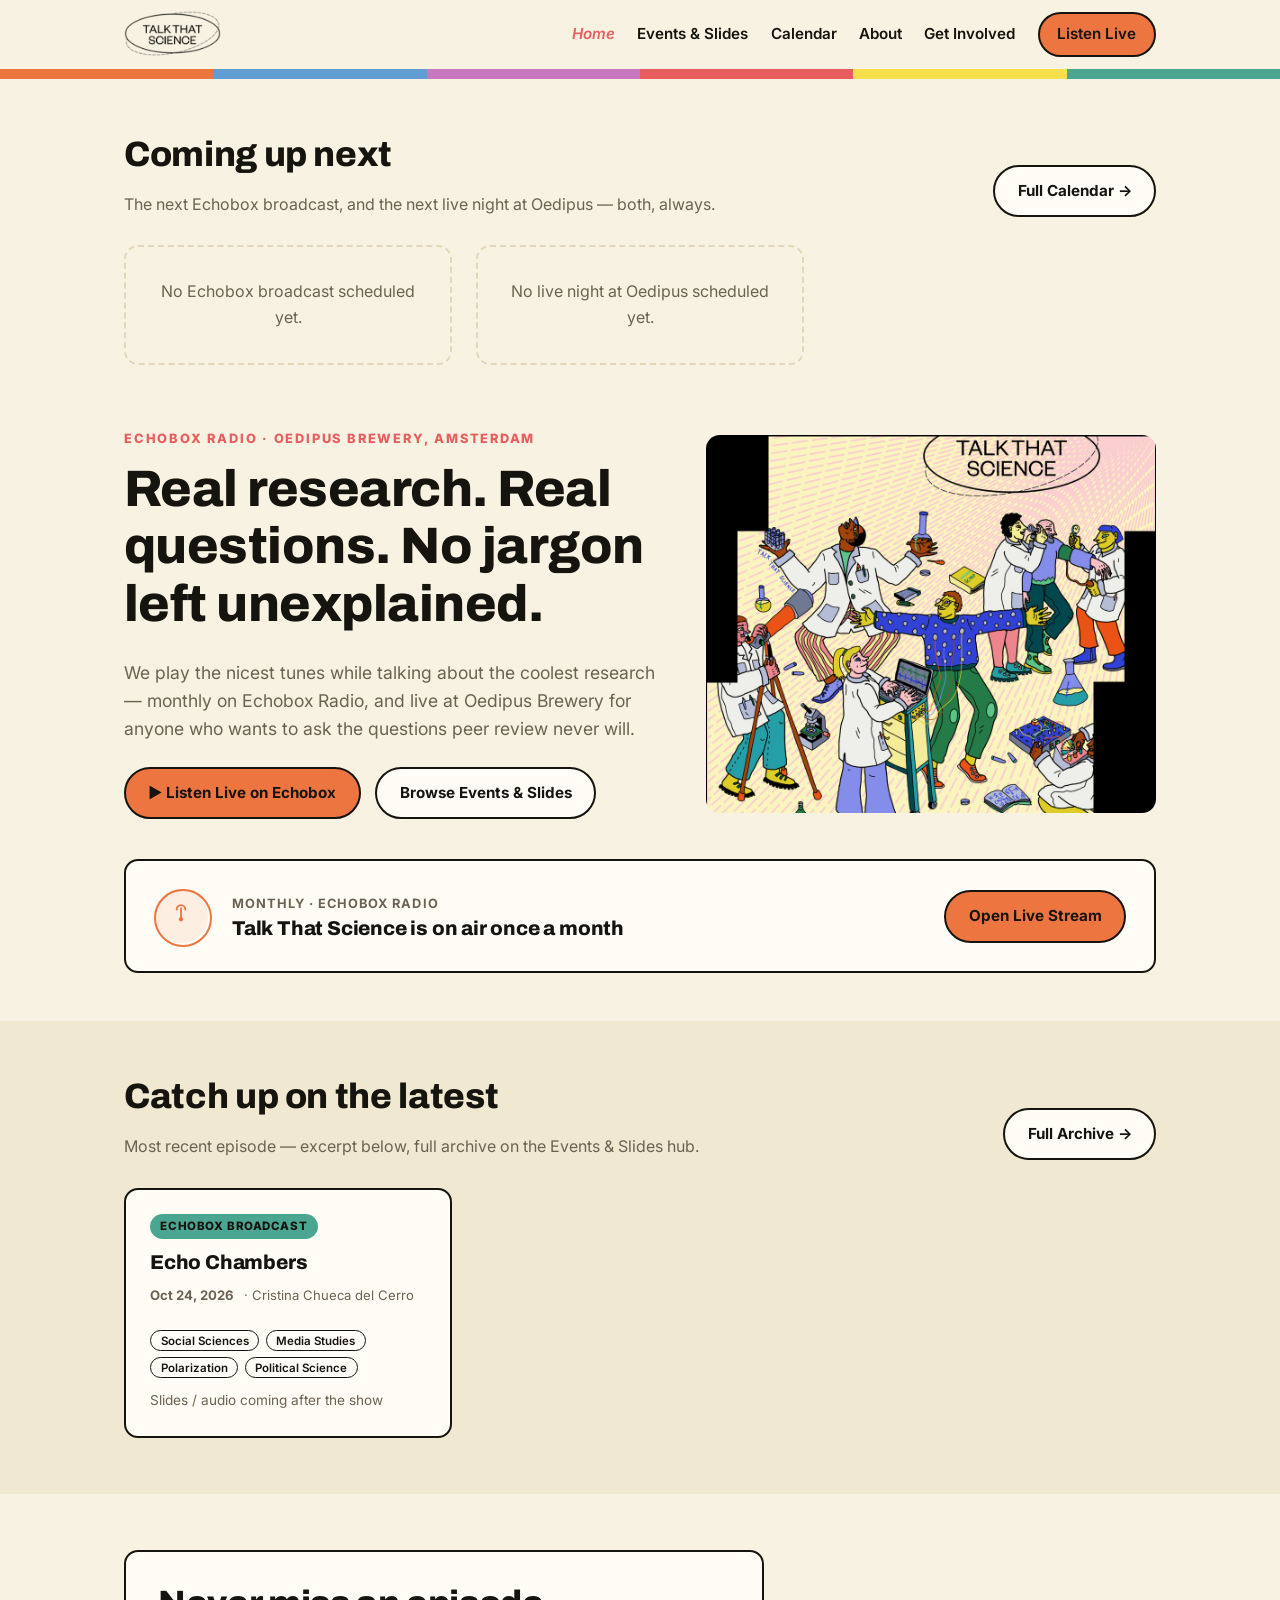
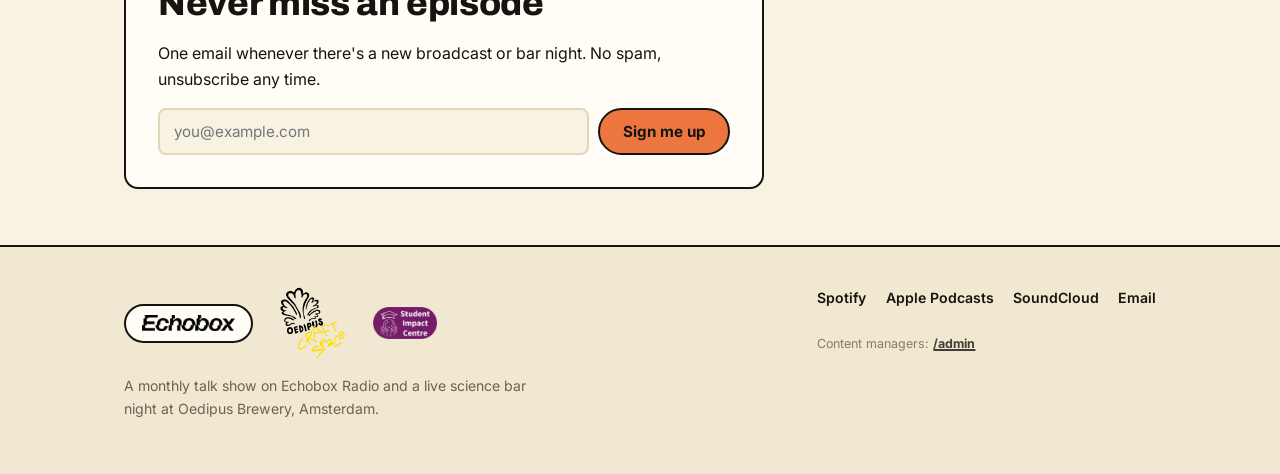
==== index.html @ 1d96d2b1 "Move 'Coming up next' above the hero, show both event types always - Relocate the 'Coming up next' s" ====
<!DOCTYPE html>
<html lang="en">
<head>
<meta charset="UTF-8" />
<meta name="viewport" content="width=device-width, initial-scale=1" />
<title>Talk That Science — Echobox Radio &amp; Live Science Bar Talks</title>
<meta name="description" content="Talk That Science: a monthly talk show on Echobox Radio and a live science bar night at Oedipus Brewery. Listen live, browse the archive, and catch up on past events." />
<link rel="preconnect" href="https://fonts.googleapis.com" />
<link rel="preconnect" href="https://fonts.gstatic.com" crossorigin />
<link href="https://fonts.googleapis.com/css2?family=Archivo:wght@600;700;800;900&family=Inter:wght@400;500;600&display=swap" rel="stylesheet" />
<link rel="icon" type="image/png" href="assets/img/logo.png" />
<link rel="stylesheet" href="assets/css/style.css?v=7" />
</head>
<body>
<a class="skip-link" href="#main">Skip to content</a>

<header class="site-header">
  <div class="container">
    <a class="brand" href="index.html">
      <img src="assets/img/banner_logo.png" alt="Talk That Science" />
    </a>
    <nav class="main-nav" aria-label="Primary">
      <a href="index.html" aria-current="page">Home</a>
      <a href="events.html">Events &amp; Slides</a>
      <a href="calendar.html">Calendar</a>
      <a href="about.html">About</a>
      <a href="get-involved.html">Get Involved</a>
      <a class="btn btn-primary" href="https://www.echobox.radio/" target="_blank" rel="noopener" style="padding:0.5rem 1.1rem;">Listen Live</a>
    </nav>
    <button class="nav-toggle" aria-label="Toggle navigation" aria-expanded="false">☰</button>
  </div>
  <div class="rainbow-bar"><span></span><span></span><span></span><span></span><span></span><span></span></div>
</header>

<main id="main">

  <section class="section" style="padding-bottom:1rem;">
    <div class="container">
      <div class="section-head">
        <div>
          <h2>Coming up next</h2>
          <p>The next Echobox broadcast, and the next live night at Oedipus — both, always.</p>
        </div>
        <a class="btn btn-secondary" href="calendar.html">Full Calendar →</a>
      </div>
      <div class="grid" id="next-events-teaser">
        <div class="empty-state">Loading…</div>
      </div>
    </div>
  </section>

  <section class="hero">
    <div class="container hero-split">
      <div>
        <div class="eyebrow">Echobox Radio &middot; Oedipus Brewery, Amsterdam</div>
        <h1>Real research. Real questions. No jargon left unexplained.</h1>
        <p class="hero-lede">We play the nicest tunes while talking about the coolest research — monthly on Echobox Radio, and live at Oedipus Brewery for anyone who wants to ask the questions peer review never will.</p>
        <div class="hero-actions">
          <a class="btn btn-primary" href="https://www.echobox.radio/" target="_blank" rel="noopener">▶ Listen Live on Echobox</a>
          <a class="btn btn-secondary" href="events.html">Browse Events &amp; Slides</a>
        </div>
      </div>
      <img class="hero-illustration" src="assets/img/hero-illustration.png" alt="Illustration of scientists in lab coats playing with radio and lab equipment, in the Talk That Science style" />
    </div>

    <div class="container">
      <!-- PLACEHOLDER: swap this card for Echobox's official embed/player widget once available. -->
      <div class="player-card" id="echobox-player">
        <div class="pulse">
          <svg viewBox="0 0 24 24" fill="none" xmlns="http://www.w3.org/2000/svg" aria-hidden="true">
            <path d="M12 13V5" stroke="var(--accent)" stroke-width="1.7" stroke-linecap="round"/>
            <circle cx="12" cy="15" r="2" fill="var(--accent)"/>
            <path d="M8 6a4 4 0 0 1 8 0" stroke="var(--accent)" stroke-width="1.7" stroke-linecap="round"/>
          </svg>
        </div>
        <div class="player-info">
          <div class="status">Monthly &middot; Echobox Radio</div>
          <h3>Talk That Science is on air once a month</h3>
        </div>
        <a class="btn btn-primary" href="https://www.echobox.radio/" target="_blank" rel="noopener">Open Live Stream</a>
      </div>
    </div>
  </section>

  <section class="section section-alt">
    <div class="container">
      <div class="section-head">
        <div>
          <h2>Catch up on the latest</h2>
          <p>Most recent episode — excerpt below, full archive on the Events &amp; Slides hub.</p>
        </div>
        <a class="btn btn-secondary" href="events.html">Full Archive →</a>
      </div>
      <div class="grid" id="latest-episode-teaser">
        <div class="empty-state">Loading…</div>
      </div>
    </div>
  </section>

  <section class="section">
    <div class="container">
      <div class="form-card" style="max-width:640px;">
        <h2 style="margin-top:0;">Never miss an episode</h2>
        <p class="card-desc">One email whenever there's a new broadcast or bar night. No spam, unsubscribe any time.</p>
        <!-- PLACEHOLDER: sign up at formspree.io, create a form, and replace
             YOUR_FORM_ID below with the ID it gives you — or point this at a
             real mailing list provider (Buttondown/Mailchimp/etc). See README. -->
        <form name="newsletter" method="POST" action="https://formspree.io/f/YOUR_FORM_ID" data-ajax-form data-success-target="newsletter-success">
          <p class="visually-hidden"><label>Don't fill this out: <input name="_gotcha" /></label></p>
          <div class="form-success" id="newsletter-success">You're on the list — thanks!</div>
          <div class="newsletter-box">
            <label class="visually-hidden" for="newsletter-email">Email address</label>
            <input type="email" id="newsletter-email" name="email" placeholder="you@example.com" required />
            <button class="btn btn-primary" type="submit">Sign me up</button>
          </div>
        </form>
      </div>
    </div>
  </section>

</main>

<footer class="site-footer">
  <div class="container">
    <div class="footer-grid">
      <div>
        <div class="icon-row" style="margin-top:0;">
          <span class="icon-chip icon-chip-echobox"><img src="assets/img/Echobox.png" alt="Echobox Radio" /></span>
          <img class="footer-logo footer-logo-oedipus" src="assets/img/Oedipus_-_Craft_Space.webp" alt="Oedipus Craft Space" />
          <img class="footer-logo footer-logo-sic" src="assets/img/sic-logo.png" alt="Student Impact Centre" />
        </div>
        <p style="margin-top:1rem; max-width:420px;">A monthly talk show on Echobox Radio and a live science bar night at Oedipus Brewery, Amsterdam.</p>
      </div>
      <div>
        <div class="footer-links">
          <a href="https://open.spotify.com/show/5P6UUt4J4bajvaDnTxchvd" target="_blank" rel="noopener">Spotify</a>
          <a href="https://podcasts.apple.com/us/podcast/talk-that-science/id1529252885" target="_blank" rel="noopener">Apple Podcasts</a>
          <a href="https://soundcloud.com/talkthatscience" target="_blank" rel="noopener">SoundCloud</a>
          <a href="mailto:hello@talkthatscience.example">Email</a>
        </div>
        <p class="footer-admin">Content managers: <a href="admin/">/admin</a></p>
      </div>
    </div>
  </div>
</footer>

<script src="assets/js/site.js?v=6"></script>
</body>
</html>
---- assets/css/style.css ----
/* ==========================================================================
   Talk That Science — stylesheet
   Palette sampled directly from the real brand assets: the "Talk That
   Science" logo lockup (cream/off-white + near-black ink) and the show's
   illustration (warm cream + soft pink), plus the 6-colour rainbow bar used
   on the Echobox Radio site where the show lives. All colours are CSS
   variables in :root below.
   ========================================================================== */

:root {
  /* ---- brand palette ---- */
  --bg: #f7f2e2;           /* warm cream — sampled from the show illustration */
  --bg-alt: #f0e8d1;        /* slightly deeper cream for alternating sections */
  --surface: #fffdf6;       /* card / form backgrounds */
  --ink: #16140f;           /* near-black — sampled from the logo lockup */
  --muted: #6b6252;         /* warm gray-brown for secondary text */
  --line: #e2d7b8;          /* hairline borders */

  /* rainbow accent set — sampled from the Echobox Radio colour bar */
  --c-orange: #ed7640;
  --c-blue: #5f9dd2;        /* lightened from Echobox's #387fbe for text contrast */
  --c-purple: #c878c0;      /* lightened from Echobox's #b659af for text contrast */
  --c-coral: #e85d5e;
  --c-yellow: #fae14b;
  --c-teal: #4ba691;

  --accent: var(--c-orange);   /* primary CTA colour */
  --accent-2: var(--c-coral);  /* links / secondary emphasis */

  /* ---- type ---- */
  --font-display: "Archivo", "Segoe UI", system-ui, sans-serif;
  --font-body: "Inter", "Segoe UI", system-ui, sans-serif;

  --radius: 14px;
  --max-width: 1080px;
}

* { box-sizing: border-box; }

html { scroll-behavior: smooth; }

body {
  margin: 0;
  background: var(--bg);
  color: var(--ink);
  font-family: var(--font-body);
  line-height: 1.6;
  -webkit-font-smoothing: antialiased;
}

a { color: var(--c-blue); text-decoration-thickness: 1.5px; }
a:hover { color: var(--accent-2); }

img, svg { max-width: 100%; display: block; }

h1, h2, h3, h4 {
  font-family: var(--font-display);
  font-weight: 800;
  line-height: 1.12;
  letter-spacing: -0.01em;
  margin: 0 0 0.5em;
  color: var(--ink);
}

h1 { font-size: clamp(2rem, 5vw, 3.2rem); }
h2 { font-size: clamp(1.5rem, 3.2vw, 2.2rem); }
h3 { font-size: 1.25rem; }

p { margin: 0 0 1em; }

.container {
  max-width: var(--max-width);
  margin: 0 auto;
  padding: 0 1.5rem;
  position: relative;
}

.visually-hidden {
  position: absolute;
  width: 1px; height: 1px;
  overflow: hidden;
  clip: rect(0 0 0 0);
  white-space: nowrap;
}

/* ---- skip link ---- */
.skip-link {
  position: absolute;
  left: -999px;
  top: 0;
  background: var(--ink);
  color: var(--bg);
  padding: 0.75rem 1rem;
  z-index: 200;
  border-radius: 0 0 8px 0;
}
.skip-link:focus { left: 0; }

/* ---- rainbow bar — the show's signature stripe, echoing Echobox Radio ---- */
.rainbow-bar {
  display: flex;
  height: 10px;
  width: 100%;
  overflow: hidden;
}
.rainbow-bar span { flex: 1 1 0; }
.rainbow-bar span:nth-child(1) { background: var(--c-orange); }
.rainbow-bar span:nth-child(2) { background: var(--c-blue); }
.rainbow-bar span:nth-child(3) { background: var(--c-purple); }
.rainbow-bar span:nth-child(4) { background: var(--c-coral); }
.rainbow-bar span:nth-child(5) { background: var(--c-yellow); }
.rainbow-bar span:nth-child(6) { background: var(--c-teal); }

/* ---- header / nav ---- */
.site-header {
  position: sticky;
  top: 0;
  z-index: 100;
  background: rgba(247, 242, 226, 0.92);
  backdrop-filter: blur(8px);
}

.site-header .container {
  display: flex;
  align-items: center;
  justify-content: space-between;
  gap: 1rem;
  padding-top: 0.65rem;
  padding-bottom: 0.65rem;
}

.brand {
  display: flex;
  align-items: center;
  text-decoration: none;
  color: var(--ink);
  white-space: nowrap;
}
.brand img { height: 48px; width: auto; flex-shrink: 0; }
.brand:hover { color: var(--ink); }

.main-nav {
  display: flex;
  align-items: center;
  gap: 1.4rem;
  flex-wrap: wrap;
}

.main-nav a {
  color: var(--ink);
  text-decoration: none;
  font-size: 0.95rem;
  font-weight: 600;
}
.main-nav a:hover { color: var(--accent-2); font-style: italic; }
.main-nav a[aria-current="page"] { color: var(--accent-2); font-style: italic; }

.nav-toggle {
  display: none;
  background: none;
  border: 1px solid var(--line);
  color: var(--ink);
  border-radius: 8px;
  padding: 0.4rem 0.6rem;
  font-size: 1.2rem;
}

@media (max-width: 780px) {
  .nav-toggle { display: inline-flex; }
  .brand img { height: 38px; }
  .main-nav {
    display: none;
    position: absolute;
    top: 100%;
    left: 0; right: 0;
    background: var(--bg);
    border-bottom: 1px solid var(--line);
    flex-direction: column;
    align-items: flex-start;
    padding: 1rem 1.5rem 1.5rem;
    gap: 0.9rem;
  }
  .main-nav.open { display: flex; }
}

/* ---- buttons ---- */
.btn {
  display: inline-flex;
  align-items: center;
  gap: 0.5rem;
  padding: 0.75rem 1.4rem;
  border-radius: 999px;
  font-weight: 700;
  text-decoration: none;
  font-size: 0.95rem;
  border: 2px solid transparent;
  cursor: pointer;
  font-family: var(--font-body);
  transition: transform 0.15s ease, background 0.15s ease;
}
.btn:active { transform: scale(0.97); }

.btn-primary {
  background: var(--accent);
  color: var(--ink);
  border-color: var(--ink);
}
.btn-primary:hover { background: var(--c-yellow); color: var(--ink); }

.btn-secondary {
  background: var(--surface);
  border-color: var(--ink);
  color: var(--ink);
}
.btn-secondary:hover { background: var(--c-teal); color: var(--ink); }

.btn-block { width: 100%; justify-content: center; }

/* ---- hero ---- */
.hero {
  padding: 3rem 0 3rem;
  position: relative;
  z-index: 1;
}

.hero .eyebrow {
  color: var(--accent-2);
  text-transform: uppercase;
  letter-spacing: 0.14em;
  font-size: 0.8rem;
  font-weight: 800;
  margin-bottom: 0.75rem;
}

.hero-actions {
  display: flex;
  flex-wrap: wrap;
  gap: 0.9rem;
  margin-top: 1.5rem;
}

.hero-lede {
  max-width: 640px;
  color: var(--muted);
  font-size: 1.1rem;
}

.hero-split {
  display: grid;
  grid-template-columns: 1.1fr 0.9fr;
  gap: 2rem;
  align-items: center;
}
.hero-illustration {
  width: 100%;
  border-radius: var(--radius);
}
@media (max-width: 880px) {
  .hero-split { grid-template-columns: 1fr; }
  .hero-illustration { max-width: 380px; margin: 0 auto; }
}

/* ---- player card ---- */
.player-card {
  margin-top: 2.5rem;
  background: var(--surface);
  border: 2px solid var(--ink);
  border-radius: var(--radius);
  padding: 1.75rem;
  display: flex;
  align-items: center;
  gap: 1.5rem;
  flex-wrap: wrap;
}

.player-card .pulse {
  position: relative;
  width: 54px;
  height: 54px;
  border-radius: 50%;
  background: #fdeee2;
  display: flex;
  align-items: center;
  justify-content: center;
  flex-shrink: 0;
}
.player-card .pulse svg { width: 26px; height: 26px; }
.player-card .pulse::before {
  content: "";
  position: absolute;
  top: 0; left: 0;
  width: 54px; height: 54px;
  border-radius: 50%;
  border: 2px solid var(--accent);
  animation: pulse 2.2s ease-out infinite;
}
@keyframes pulse {
  0% { transform: scale(0.9); opacity: 0.9; }
  100% { transform: scale(1.6); opacity: 0; }
}

.player-card .player-info { flex: 1; min-width: 200px; }
.player-card .player-info .status {
  font-size: 0.8rem;
  color: var(--muted);
  text-transform: uppercase;
  letter-spacing: 0.08em;
  font-weight: 700;
}
.player-card .player-info h3 { margin: 0.15rem 0 0; }

/* ---- section ---- */
.section { padding: 3.5rem 0; position: relative; z-index: 1; }
.section-alt { background: var(--bg-alt); }
.section-head {
  display: flex;
  justify-content: space-between;
  align-items: flex-end;
  gap: 1rem;
  flex-wrap: wrap;
  margin-bottom: 1.75rem;
}
.section-head p { color: var(--muted); margin: 0.35rem 0 0; }

/* ---- card grid ---- */
.grid {
  display: grid;
  grid-template-columns: repeat(auto-fill, minmax(280px, 1fr));
  gap: 1.5rem;
}

.card {
  background: var(--surface);
  border: 2px solid var(--ink);
  border-radius: var(--radius);
  padding: 1.5rem;
  display: flex;
  flex-direction: column;
  gap: 0.75rem;
}

.card .meta-row {
  display: flex;
  gap: 0.6rem;
  align-items: center;
  flex-wrap: wrap;
  font-size: 0.82rem;
  color: var(--muted);
}

.badge {
  display: inline-flex;
  align-items: center;
  padding: 0.2rem 0.65rem;
  border-radius: 999px;
  font-size: 0.72rem;
  font-weight: 800;
  text-transform: uppercase;
  letter-spacing: 0.05em;
  color: var(--ink);
}
.badge-broadcast { background: var(--c-teal); }
.badge-live { background: var(--c-coral); }
.badge-upcoming { background: var(--c-yellow); }

.tag-row { display: flex; gap: 0.4rem; flex-wrap: wrap; }
.tag {
  font-size: 0.72rem;
  color: var(--ink);
  background: none;
  border: 1.5px solid var(--ink);
  border-radius: 999px;
  padding: 0.15rem 0.6rem;
  font-weight: 600;
  font-family: inherit;
  cursor: pointer;
}
.tag:hover { background: var(--c-yellow); }

.card .card-title { margin: 0; }
.card .card-desc { color: var(--muted); font-size: 0.92rem; margin: 0; }

.card audio { width: 100%; margin-top: 0.25rem; }

.card-actions {
  margin-top: auto;
  display: flex;
  gap: 0.6rem;
  flex-wrap: wrap;
}

.empty-state {
  color: var(--muted);
  border: 2px dashed var(--line);
  border-radius: var(--radius);
  padding: 2rem;
  text-align: center;
}

/* ---- filter bar ---- */
.filter-bar {
  display: flex;
  gap: 0.6rem;
  flex-wrap: wrap;
  margin-bottom: 1.75rem;
}
.tag-cloud {
  display: flex;
  gap: 0.5rem;
  flex-wrap: wrap;
  margin-bottom: 1.75rem;
}
.tag-cloud .tag.active,
.tag.active {
  background: var(--c-yellow);
}
.filter-btn {
  background: var(--surface);
  border: 2px solid var(--ink);
  color: var(--ink);
  border-radius: 999px;
  padding: 0.45rem 1rem;
  font-size: 0.85rem;
  font-weight: 600;
  cursor: pointer;
  font-family: var(--font-body);
}
.tag-search {
  display: flex;
  align-items: center;
  gap: 0.6rem;
  margin-bottom: 1.75rem;
}
.tag-search input {
  flex: 1;
  max-width: 360px;
  background: var(--surface);
  border: 2px solid var(--ink);
  color: var(--ink);
  border-radius: 999px;
  padding: 0.45rem 1rem;
  font-size: 0.85rem;
  font-family: var(--font-body);
}
.tag-search input:focus { outline: 2px solid var(--accent); outline-offset: 1px; }
.tag-search-count { font-size: 0.85rem; color: var(--muted); }

.filter-btn.active,
.filter-btn:hover {
  background: var(--c-yellow);
  color: var(--ink);
}

/* ---- timeline (calendar page) ---- */
.timeline { position: relative; padding-left: 1.75rem; border-left: 3px solid var(--ink); }
.timeline-item { position: relative; padding-bottom: 2rem; }
.timeline-item::before {
  content: "";
  position: absolute;
  left: -2.4rem;
  top: 0.35rem;
  width: 14px; height: 14px;
  border-radius: 50%;
  background: var(--c-coral);
  border: 3px solid var(--bg);
  box-shadow: 0 0 0 2px var(--ink);
}
.timeline-item.is-broadcast::before { background: var(--c-teal); }
.timeline-date {
  font-family: var(--font-display);
  font-weight: 800;
  color: var(--accent-2);
  font-size: 0.95rem;
}
.timeline-item.is-broadcast .timeline-date { color: var(--c-teal); }

/* ---- about page ---- */
.about-hero { display: grid; gap: 2rem; }
.icon-row {
  display: flex;
  align-items: center;
  gap: 1.5rem;
  flex-wrap: wrap;
  margin-top: 1.5rem;
}
.icon-chip {
  display: flex;
  align-items: center;
  gap: 0.6rem;
  background: var(--surface);
  border: 2px solid var(--ink);
  padding: 0.6rem 1rem;
  border-radius: 999px;
  font-size: 0.85rem;
  font-weight: 600;
  color: var(--ink);
}
.icon-chip svg { width: 22px; height: 22px; }
.icon-chip-echobox img { height: 16px; width: auto; display: block; }

/* Real partner/venue logos in the footer credit row. Sized individually
   rather than to a shared height — each mark's own level of detail (a
   plain wordmark vs. a full illustrated badge) needs a different minimum
   size to actually stay legible. See pending-tasks/04. */
.footer-logo { width: auto; display: block; }
.footer-logo-oedipus { height: 72px; }
.footer-logo-sic { height: 32px; }

.placeholder-note {
  border-left: 4px solid var(--accent);
  background: var(--surface);
  padding: 0.85rem 1.1rem;
  border-radius: 0 8px 8px 0;
  font-size: 0.85rem;
  color: var(--muted);
}

/* ---- forms ---- */
.form-card {
  background: var(--surface);
  border: 2px solid var(--ink);
  border-radius: var(--radius);
  padding: 2rem;
}

.form-field { margin-bottom: 1.1rem; }
.form-field label {
  display: block;
  font-size: 0.88rem;
  font-weight: 700;
  margin-bottom: 0.4rem;
}
.form-field .hint { color: var(--muted); font-size: 0.8rem; margin-top: 0.3rem; }

input[type="text"],
input[type="email"],
input[type="date"],
select,
textarea {
  width: 100%;
  background: var(--bg);
  border: 2px solid var(--line);
  color: var(--ink);
  border-radius: 8px;
  padding: 0.7rem 0.9rem;
  font-family: var(--font-body);
  font-size: 0.95rem;
}
textarea { resize: vertical; min-height: 110px; }
input:focus, select:focus, textarea:focus {
  outline: 2px solid var(--accent-2);
  outline-offset: 1px;
  border-color: var(--accent-2);
}

.rating-row { display: flex; gap: 0.5rem; }
.rating-row input { position: absolute; opacity: 0; }
.rating-row label {
  cursor: pointer;
  border: 2px solid var(--ink);
  border-radius: 8px;
  width: 42px;
  height: 42px;
  display: flex;
  align-items: center;
  justify-content: center;
  font-weight: 700;
  margin: 0;
}
.rating-row input:checked + label {
  background: var(--c-yellow);
  color: var(--ink);
  border-color: var(--ink);
}

.form-success {
  display: none;
  background: #e3f2ec;
  border: 2px solid var(--c-teal);
  color: var(--ink);
  padding: 1rem 1.2rem;
  border-radius: 8px;
  margin-bottom: 1.2rem;
  font-weight: 600;
}
.form-success.visible { display: block; }

/* ---- newsletter ---- */
.newsletter-box {
  display: flex;
  gap: 0.6rem;
  flex-wrap: wrap;
  margin-top: 1rem;
}
.newsletter-box input[type="email"] { flex: 1; min-width: 220px; }

/* ---- footer ---- */
.site-footer {
  border-top: 2px solid var(--ink);
  padding: 2.5rem 0;
  color: var(--muted);
  font-size: 0.88rem;
  position: relative;
  z-index: 1;
  background: var(--bg-alt);
}
.footer-grid {
  display: flex;
  justify-content: space-between;
  gap: 2rem;
  flex-wrap: wrap;
}
.footer-links { display: flex; gap: 1.2rem; flex-wrap: wrap; }
.footer-links a { color: var(--ink); text-decoration: none; font-weight: 600; }
.footer-links a:hover { color: var(--accent-2); }
.footer-admin { margin-top: 1.5rem; font-size: 0.78rem; opacity: 0.8; }
.footer-admin a { color: var(--ink); font-weight: 700; }
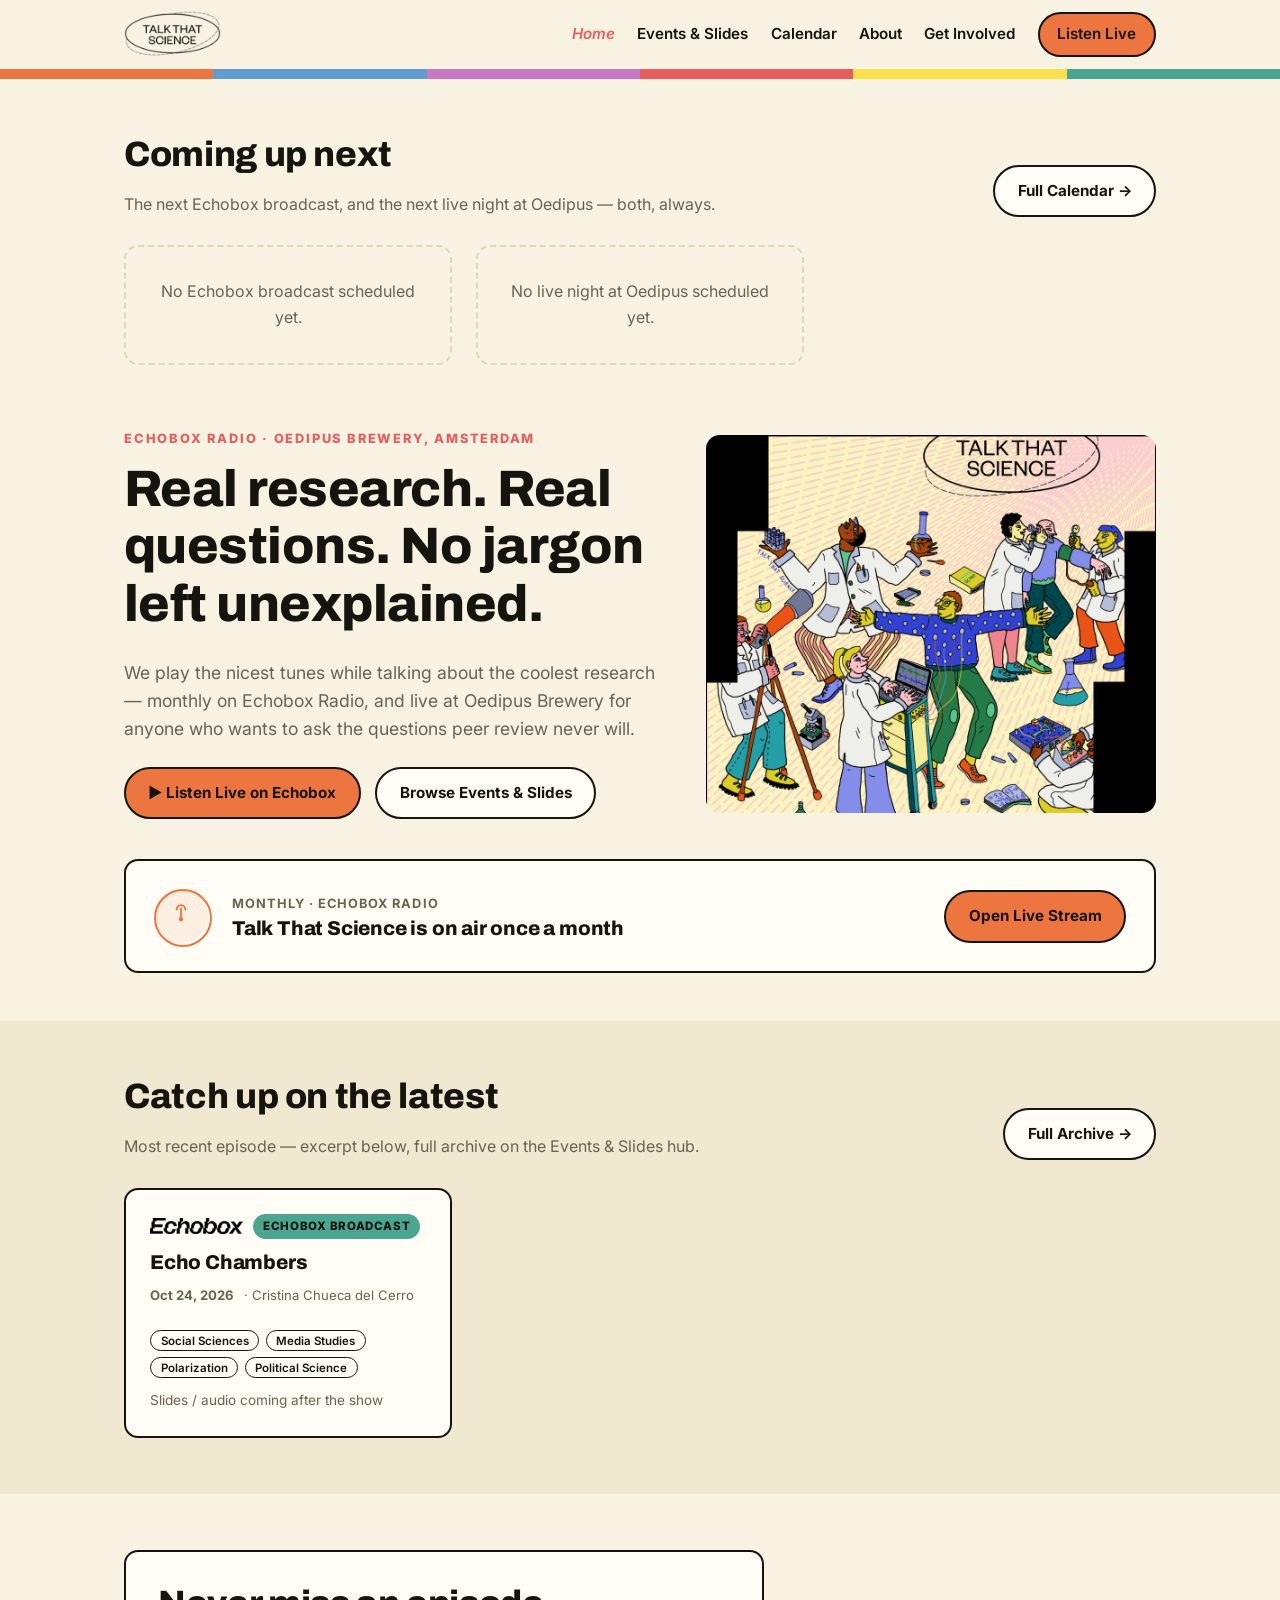
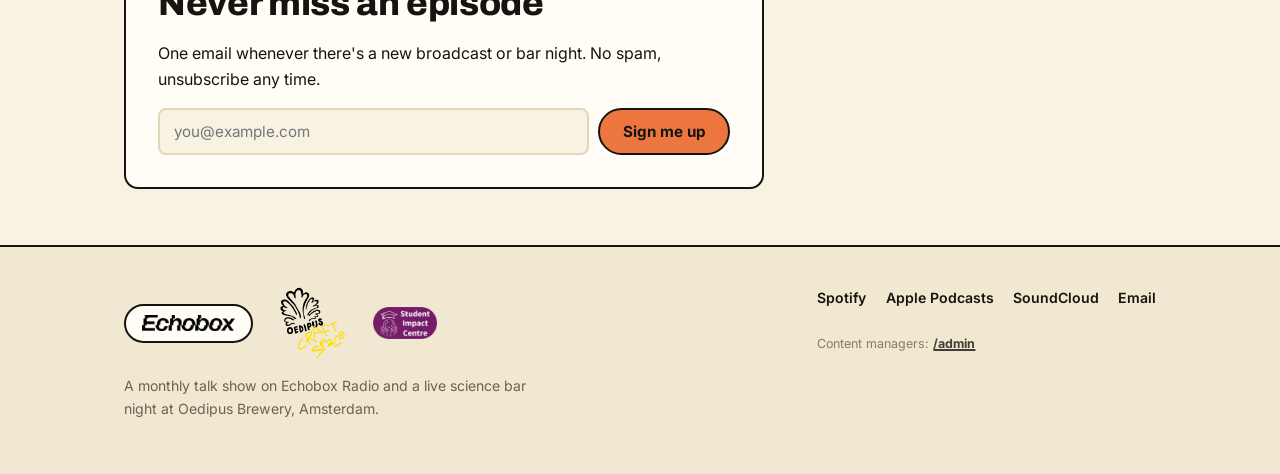
==== commit 872c5967: "Add Echobox/Oedipus icons to event card type badges Every event card (homepage 'Coming up next', 'Ca" ====
--- a/index.html
+++ b/index.html
@@ -9,7 +9,7 @@
 <link rel="preconnect" href="https://fonts.gstatic.com" crossorigin />
 <link href="https://fonts.googleapis.com/css2?family=Archivo:wght@600;700;800;900&family=Inter:wght@400;500;600&display=swap" rel="stylesheet" />
 <link rel="icon" type="image/png" href="assets/img/logo.png" />
-<link rel="stylesheet" href="assets/css/style.css?v=7" />
+<link rel="stylesheet" href="assets/css/style.css?v=8" />
 </head>
 <body>
 <a class="skip-link" href="#main">Skip to content</a>
@@ -144,6 +144,6 @@
   </div>
 </footer>
 
-<script src="assets/js/site.js?v=6"></script>
+<script src="assets/js/site.js?v=7"></script>
 </body>
 </html>
--- a/assets/css/style.css
+++ b/assets/css/style.css
@@ -363,6 +363,10 @@
 .badge-live { background: var(--c-coral); }
 .badge-upcoming { background: var(--c-yellow); }
 
+.type-icon { width: auto; flex-shrink: 0; display: block; }
+.type-icon-echobox { height: 16px; }
+.type-icon-oedipus { height: 30px; }
+
 .tag-row { display: flex; gap: 0.4rem; flex-wrap: wrap; }
 .tag {
   font-size: 0.72rem;
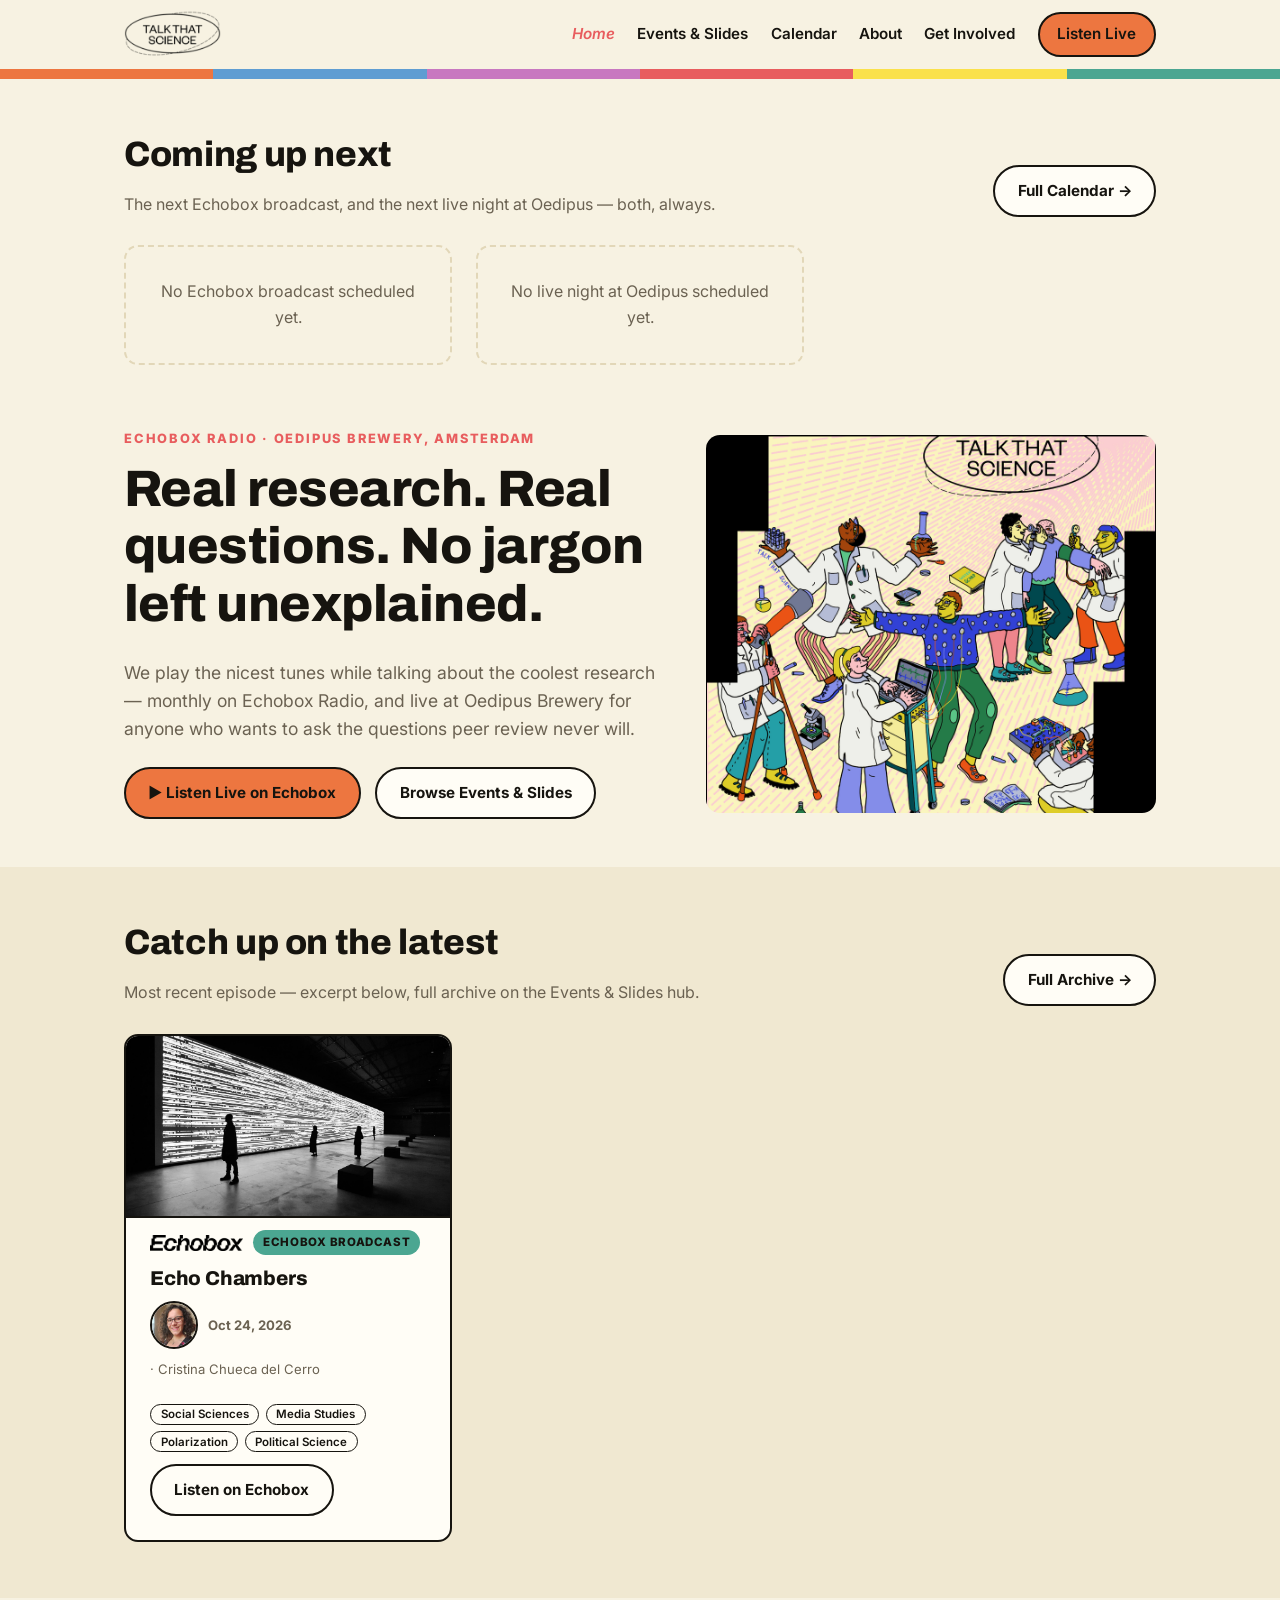
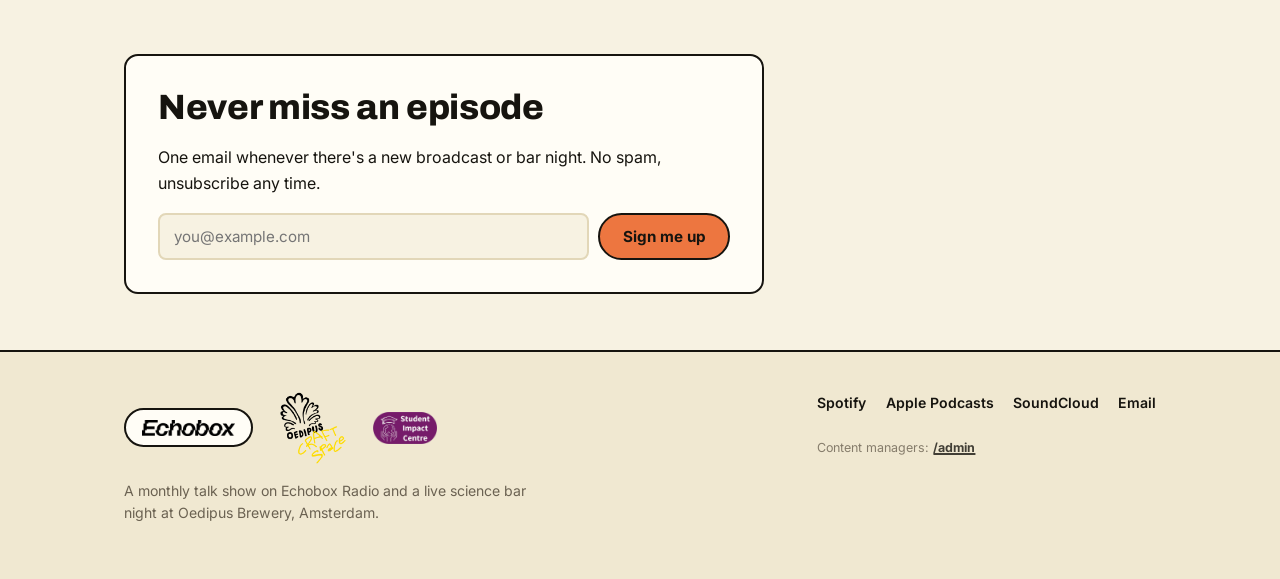
==== commit a623f518: "Remove Echobox player placeholder; update glaciers episode cover - Removed the #echobox-player place" ====
--- a/index.html
+++ b/index.html
@@ -9,7 +9,7 @@
 <link rel="preconnect" href="https://fonts.gstatic.com" crossorigin />
 <link href="https://fonts.googleapis.com/css2?family=Archivo:wght@600;700;800;900&family=Inter:wght@400;500;600&display=swap" rel="stylesheet" />
 <link rel="icon" type="image/png" href="assets/img/logo.png" />
-<link rel="stylesheet" href="assets/css/style.css?v=8" />
+<link rel="stylesheet" href="assets/css/style.css?v=13" />
 </head>
 <body>
 <a class="skip-link" href="#main">Skip to content</a>
@@ -61,24 +61,6 @@
         </div>
       </div>
       <img class="hero-illustration" src="assets/img/hero-illustration.png" alt="Illustration of scientists in lab coats playing with radio and lab equipment, in the Talk That Science style" />
-    </div>
-
-    <div class="container">
-      <!-- PLACEHOLDER: swap this card for Echobox's official embed/player widget once available. -->
-      <div class="player-card" id="echobox-player">
-        <div class="pulse">
-          <svg viewBox="0 0 24 24" fill="none" xmlns="http://www.w3.org/2000/svg" aria-hidden="true">
-            <path d="M12 13V5" stroke="var(--accent)" stroke-width="1.7" stroke-linecap="round"/>
-            <circle cx="12" cy="15" r="2" fill="var(--accent)"/>
-            <path d="M8 6a4 4 0 0 1 8 0" stroke="var(--accent)" stroke-width="1.7" stroke-linecap="round"/>
-          </svg>
-        </div>
-        <div class="player-info">
-          <div class="status">Monthly &middot; Echobox Radio</div>
-          <h3>Talk That Science is on air once a month</h3>
-        </div>
-        <a class="btn btn-primary" href="https://www.echobox.radio/" target="_blank" rel="noopener">Open Live Stream</a>
-      </div>
     </div>
   </section>
 
@@ -144,6 +126,6 @@
   </div>
 </footer>
 
-<script src="assets/js/site.js?v=7"></script>
+<script src="assets/js/site.js?v=11"></script>
 </body>
 </html>
--- a/assets/css/style.css
+++ b/assets/css/style.css
@@ -260,55 +260,6 @@
   .hero-illustration { max-width: 380px; margin: 0 auto; }
 }
 
-/* ---- player card ---- */
-.player-card {
-  margin-top: 2.5rem;
-  background: var(--surface);
-  border: 2px solid var(--ink);
-  border-radius: var(--radius);
-  padding: 1.75rem;
-  display: flex;
-  align-items: center;
-  gap: 1.5rem;
-  flex-wrap: wrap;
-}
-
-.player-card .pulse {
-  position: relative;
-  width: 54px;
-  height: 54px;
-  border-radius: 50%;
-  background: #fdeee2;
-  display: flex;
-  align-items: center;
-  justify-content: center;
-  flex-shrink: 0;
-}
-.player-card .pulse svg { width: 26px; height: 26px; }
-.player-card .pulse::before {
-  content: "";
-  position: absolute;
-  top: 0; left: 0;
-  width: 54px; height: 54px;
-  border-radius: 50%;
-  border: 2px solid var(--accent);
-  animation: pulse 2.2s ease-out infinite;
-}
-@keyframes pulse {
-  0% { transform: scale(0.9); opacity: 0.9; }
-  100% { transform: scale(1.6); opacity: 0; }
-}
-
-.player-card .player-info { flex: 1; min-width: 200px; }
-.player-card .player-info .status {
-  font-size: 0.8rem;
-  color: var(--muted);
-  text-transform: uppercase;
-  letter-spacing: 0.08em;
-  font-weight: 700;
-}
-.player-card .player-info h3 { margin: 0.15rem 0 0; }
-
 /* ---- section ---- */
 .section { padding: 3.5rem 0; position: relative; z-index: 1; }
 .section-alt { background: var(--bg-alt); }
@@ -347,6 +298,31 @@
   font-size: 0.82rem;
   color: var(--muted);
 }
+
+.card-cover {
+  width: calc(100% + 3rem);
+  max-width: none;
+  aspect-ratio: 16 / 9;
+  object-fit: cover;
+  margin: -1.5rem -1.5rem 0;
+  border-radius: calc(var(--radius) - 2px) calc(var(--radius) - 2px) 0 0;
+  border-bottom: 2px solid var(--ink);
+}
+
+.guest-avatars {
+  display: inline-flex;
+  flex-shrink: 0;
+}
+.guest-avatar {
+  width: 48px;
+  height: 48px;
+  border-radius: 50%;
+  object-fit: cover;
+  border: 2px solid var(--ink);
+  background: var(--surface);
+  flex-shrink: 0;
+}
+.guest-avatars .guest-avatar + .guest-avatar { margin-left: -16px; }
 
 .badge {
   display: inline-flex;
@@ -382,6 +358,8 @@
 .tag:hover { background: var(--c-yellow); }
 
 .card .card-title { margin: 0; }
+.card .card-title a { color: inherit; text-decoration: none; }
+.card .card-title a:hover { text-decoration: underline; }
 .card .card-desc { color: var(--muted); font-size: 0.92rem; margin: 0; }
 
 .card audio { width: 100%; margin-top: 0.25rem; }
